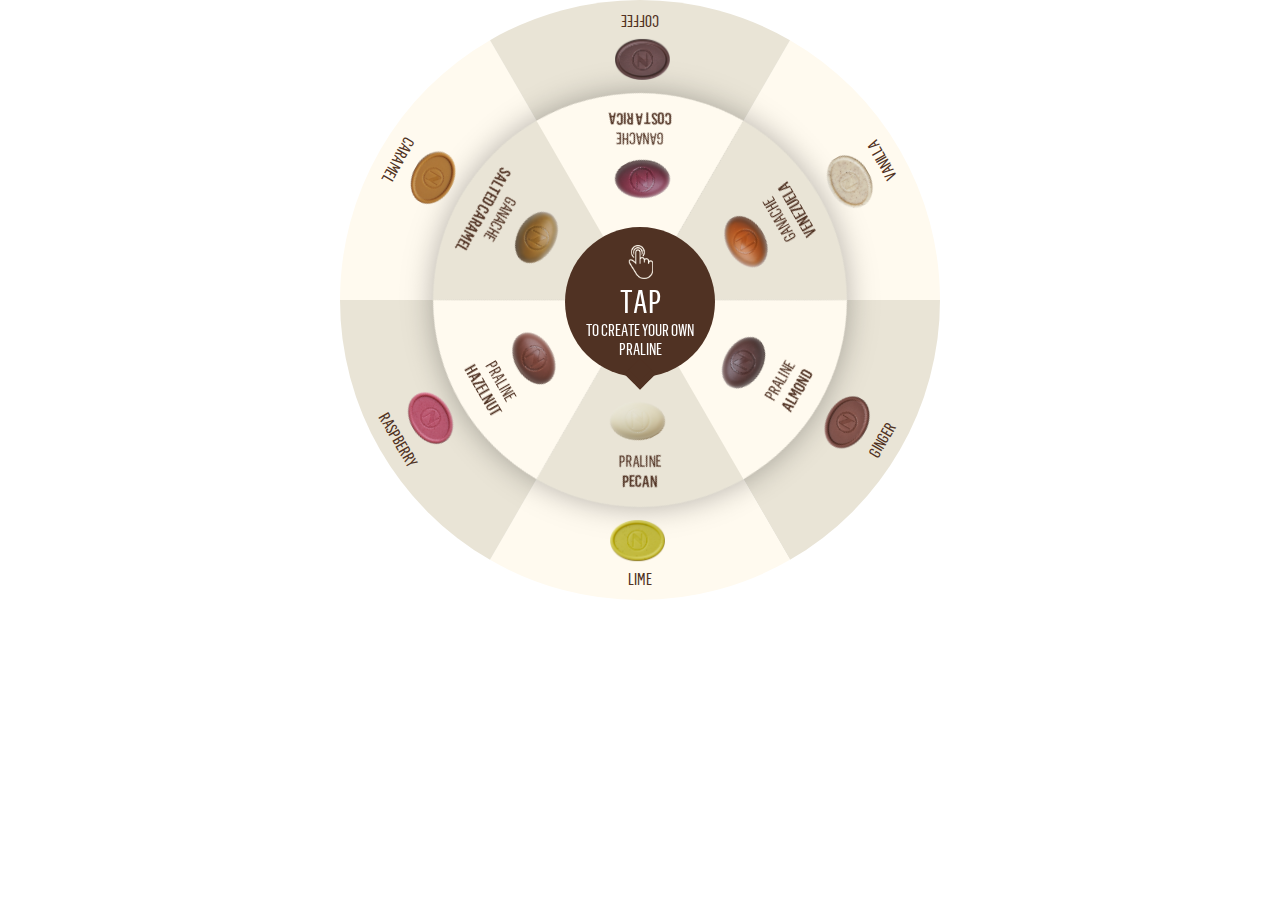
==== index.html @ 61a7f6c7 "final" ====
<!DOCTYPE html>
<html lang="en">

<head>
   <meta charset="UTF-8">
   <meta http-equiv="X-UA-Compatible" content="IE=edge">
   <meta name="viewport" content="width=device-width, initial-scale=1.0">
   <link rel="stylesheet" href="css/spin_wheel.css">
   <title>English</title>
</head>

<body>
   <div id="chart">
      <div class="spin_button" onclick="spin()">
         <div>
            <img src="images/tap.png" alt="">
            <span class="main_text">TAP</span>
            <span class="tagline">TO CREATE YOUR OWN PRALINE</span>
         </div>
      </div>
      <div id="result">
         <div class="result_cont">
            <div class="result_badge">
               <img src="images/almond.png" alt="icon" class="top_image_1">
               <img src="images/almond.png" alt="icon" class="top_image_2">
            </div>
            <h3 class="result_title">VANILLA SALTED + CARAMEL</h3>
            <h6 class="result_dec">Lorem ipsum dolor sit amet consectetur adipisicing elit. Dolore vero molestias nemo
               veritatis nulla sed eaque similique fugit</h6>
            <img src="images/results/LIME+PECAN.png" alt="" class="result_stats">
         </div>
         <div class="result_spin">
            SPIN AGAIN
            <img src="images/arrow.png" alt="">
         </div>
      </div>
   </div>

   <script src="https://code.jquery.com/jquery-3.6.0.min.js"></script>

   <script src="js/d3.v3.min.js" charset="utf-8"></script>


   <script>
      // get the container width set the width and height of the SVG circle
      var chartWidth = $("#chart").width();
      // essential veriables
      var padding = { top: 0, right: 0, bottom: 0, left: 0 },
         w = chartWidth - padding.left - padding.right,
         h = chartWidth - padding.top - padding.bottom,
         r = Math.min(w, h) / 2,
         rotation = 30,
         oldrotation = 30,
         rotation2 = 30,
         oldrotation2 = 30,
         picked = 100000,
         picked2 = 100000,
         color = d3.scale.category20();//category20c()

      // outer circle data
      var data = [
         { "label": "vanilla", "value": 1, "image": "vanilla.png" },
         { "label": "ginger", "value": 2, "image": "ginger.png" },
         { "label": "lime", "value": 3, "image": "lime.png" },
         { "label": "raspberry", "value": 4, "image": "raspberry.png" },
         { "label": "caramel", "value": 5, "image": "caramel.png" },
         { "label": "coffee", "value": 6, "image": "coffee.png" }
      ];

      // inner circle data
      var data_inner = [
         { "title": "ganache", "title_bold": "costa rica", "value": 1, "image": "costarica.png", "label": "costarica" },
         { "title": "ganache", "title_bold": "venezuela", "value": 2, "image": "venezuela.png", "label": "venezuela" },
         { "title": "praline", "title_bold": "almond", "value": 3, "image": "almond.png", "label": "almond" },
         { "title": "praline", "title_bold": "pecan", "value": 4, "image": "pecan.png", "label": "pecan" },
         { "title": "praline", "title_bold": "hazelnut", "value": 5, "image": "hazelnut.png", "label": "hazelnut" },
         { "title": "ganache", "title_bold": "salted caramel", "value": 6, "image": "saltedcaramel.png", "label": "saltedcaramel" }
      ];
      var svg = d3.select('#chart')
         .append("svg")
         .data([data])
         .attr("width", w + padding.left + padding.right)
         .attr("height", h + padding.top + padding.bottom);
      var container = svg.append("g")
         .attr("class", "chartholder")
         .attr("transform", "translate(" + (w / 2 + padding.left) + "," + (h / 2 + padding.top) + ")");
      var vis = container
         .append("g").attr("class", "main_circle")

      var vis_inner = container
         .append("g").attr("class", "inner_circle")

      // set the initial position
      vis.transition()
         .duration(0)
         .attrTween("transform", rotTween);

      vis_inner.transition()
         .duration(0)
         .attrTween("transform", rotTween_inner);

      var pie = d3.layout.pie().sort(null).value(function (d) { return 1; });
      // declare an arc generator function
      var arc = d3.svg.arc().outerRadius(r);
      // select paths, use arc generator to draw
      var arcs = vis.selectAll("g.slice")
         .data(pie)
         .enter()
         .append("g")
         .attr("class", "slice");

      // arc item
      arcs.append("path")
         .attr("fill", "#FFFAEF")
         .attr("d", function (d) { return arc(d); });

      // add the text and image to outer circle
      arcs.append("g").attr("transform", function (d) {
         d.innerRadius = 0;
         d.outerRadius = r;
         d.angle = (d.startAngle + d.endAngle) / 2;
         return "rotate(" + (d.angle * 180 / Math.PI - 90) + ")translate(" + (d.outerRadius - 15) + ")";
      }).append("text")
         .attr("text-anchor", "end")
         .attr("class", "inner_text outer")
         .text(function (d, i) {
            return data[i].label;
         })


      // add image
      arcs.append("g").attr("transform", function (d) {
         console.log(d)
         d.innerRadius = 0;
         d.outerRadius = r;
         d.angle = (d.startAngle + d.endAngle) / 2;
         return "rotate(" + (d.angle * 180 / Math.PI - 90) + ")translate(" + (d.outerRadius - 15) + ")";
      }).append("image")
         .attr({
            class: "outer_circle_img",
            'xlink:href': function (d, i) {
               return "images/" + data[i].image;
            }
         })






      var pie = d3.layout.pie().sort(null).value(function (d) { return 1; });
      // declare an arc generator function
      var arc = d3.svg.arc().outerRadius(r / 1.45);

      var arcs_inner = vis_inner.selectAll("g.slice")
         .data(pie)
         .enter()
         .append("g")
         .attr("class", "slice");

      // add item to inner cirlce
      arcs_inner.append("path")
         .attr("fill", "#FFFAEF")
         .attr("d", function (d) { return arc(d); });

      // add the text
      arcs_inner.append("g").attr("transform", function (d) {
         d.innerRadius = 0;
         d.outerRadius = r / 1.45;
         d.angle = (d.startAngle + d.endAngle) / 2;
         return "rotate(" + (d.angle * 180 / Math.PI - 90) + ")translate(" + (d.outerRadius - 40) + ")";
      }).append("text")
         .attr("text-anchor", "end")
         .attr("class", "inner_text")
         .text(function (d, i) {
            return data_inner[i].title;
         })

      // add the bold text
      arcs_inner.append("g").attr("transform", function (d) {
         d.innerRadius = 0;
         d.outerRadius = r / 1.45;
         d.angle = (d.startAngle + d.endAngle) / 2;
         return "rotate(" + (d.angle * 180 / Math.PI - 90) + ")translate(" + (d.outerRadius - 20) + ")";
      }).append("text")
         .attr("text-anchor", "end")
         .attr("class", "inner_text bold")
         .text(function (d, i) {
            return data_inner[i].title_bold;
         })

      // add image
      arcs_inner.append("g").attr("transform", function (d) {
         console.log(d)
         d.innerRadius = 0;
         d.outerRadius = r / 1.45;
         d.angle = (d.startAngle + d.endAngle) / 2;
         return "rotate(" + (d.angle * 180 / Math.PI - 90) + ")translate(" + (d.outerRadius - 40) + ")";
      }).append("image")
         .attr({
            class: "outer_circle_img",
            'xlink:href': function (d, i) {
               return "images/" + data_inner[i].image;
            }
         })




      function spin(d) {

         $(".spin_button").addClass("disabled")

         var ps = 360 / 6,
            rng = Math.floor((Math.random() * 1440) + 360);

         rotation = (Math.round(rng / ps) * ps);

         picked = Math.round(6 - (rotation % 360) / ps) + 2;
         picked = picked >= 6 ? (picked % 6) : picked;

         rotation += 0 + Math.round(ps / 2);
         vis.transition()
            .duration(3000)
            .attrTween("transform", rotTween)
            .each("end", function () {
               oldrotation = rotation;
            });


         // 6 are the circle items
         var ps2 = 360 / 6,
            rng2 = Math.floor((Math.random() * 1440) + 360);

         rotation2 = (Math.round(rng2 / ps2) * ps2);

         picked2 = Math.round((rotation2 % 360) / ps2);
         picked2 = picked2 >= 6 ? (picked2 % 6) : picked2;


         rotation2 -= 150;
         vis_inner.transition()
            .duration(3000)
            .attrTween("transform", rotTween_inner)
            .each("end", function () {
               oldrotation2 = rotation2;
            });

         // run show_result function to create and show the results
         show_result(data[picked].label.toLocaleUpperCase() + "+" + data_inner[picked2].label.toLocaleUpperCase())

         setTimeout(function () {
            $(".spin_button").removeClass("disabled")
         }, 3000)
      }




      // rotate animation to selected angle
      function rotTween(to) {
         var i = d3.interpolate(oldrotation % 360, rotation);
         return function (t) {
            return "rotate(" + i(t) + ")";
         };
      }

      // rotate animation to selected angle
      function rotTween_inner(to) {
         var i = d3.interpolate(oldrotation2 % 360, rotation2);
         return function (t) {
            return "rotate(-" + i(t) + ")";
         };
      }



      // get random number
      function getRandomNumbers() {
         var array = new Uint16Array(1000);
         var scale = d3.scale.linear().range([360, 1440]).domain([0, 100000]);
         if (window.hasOwnProperty("crypto") && typeof window.crypto.getRandomValues === "function") {
            window.crypto.getRandomValues(array);
            console.log("works");
         } else {
            //no support for crypto, get crappy random numbers
            for (var i = 0; i < 1000; i++) {
               array[i] = Math.floor(Math.random() * 100000) + 1;
            }
         }
         return array;
      }

      function show_result(id) {
         // fetch top images
         var topImages = id.toLowerCase().split("+");
         // top images
         $(".top_image_1").attr("src", "images/" + topImages[1] + ".png")
         $(".top_image_2").attr("src", "images/" + topImages[0] + ".png")
         // main stats image
         $(".result_stats").attr("src", "images/results/" + results[id].image)
         // title and text
         $(".result_title").text(results[id].title)
         $(".result_dec").text(results[id].description)

         // show result box
         setTimeout(function () {
            $("#result").addClass("show");
         }, 3200)
      }

      // spin again button click
      $(".result_spin").click(function () {
         $("#result").removeClass("show");
         setTimeout(function () {
            spin();
         }, 200)
      })

      var results = {

         // VANILLA

         "VANILLA+PECAN": { "image": "VANILLA+PECAN.png", "title": "VANILLA + PECAN", "description": "A praliné of pecan nuts covered with white chocolate atop a base of white chocolate with vanilla from Madagascar." },
         "VANILLA+ALMOND": { "image": "VANILLA+ALMOND.png", "title": "VANILLA + ALMOND", "description": "An almond praliné with pieces of Montélimar (France) nougat covered with milk chocolate atop a base of white chocolate with vanilla from Madagascar." },
         "VANILLA+HAZELNUT": { "image": "VANILLA+HAZELNUT.png", "title": "VANILLA + HAZELNUT", "description": "A crunchy hazelnut praliné covered with dark chocolate atop a base of white chocolate with vanilla from Madagascar." },
         "VANILLA+SALTEDCARAMEL": { "image": "VANILLA+SALTEDCARAMEL.png", "title": "VANILLA + SALTED CARAMEL", "description": "A caramel ganache covered with dark chocolate atop a base of white chocolate with vanilla from Madagascar." },
         "VANILLA+VENEZUELA": { "image": "VANILLA+VENEZUELA.png", "title": "VANILLA + VENEZUELA", "description": "A ganache of milk chocolate from Venezuela (45% cocoa) covered with milk chocolate atop a base of white chocolate with vanilla from Madagascar." },
         "VANILLA+COSTARICA": { "image": "VANILLA+COSTARICA.png", "title": "VANILLA + COSTA RICA", "description": "A ganache of dark chocolate from Costa Rica (64% cocoa) covered with dark chocolate atop a base of white chocolate with vanilla from Madagascar." },

         // GINGER

         "GINGER+PECAN": { "image": "GINGER+PECAN.png", "title": "GINGER + PECAN", "description": "A praliné of pecan nuts covered with white chocolate atop a base of milk chocolate with ginger." },
         "GINGER+ALMOND": { "image": "GINGER+ALMOND.png", "title": "GINGER + ALMOND", "description": "An almond praliné with pieces of Montélimar (France) nougat covered with milk chocolate atop a base of milk chocolate with ginger." },
         "GINGER+HAZELNUT": { "image": "GINGER+HAZELNUT.png", "title": "GINGER + HAZELNUT", "description": "A crunchy hazelnut praliné covered with dark chocolate atop a base of milk chocolate with ginger." },
         "GINGER+SALTEDCARAMEL": { "image": "GINGER+SALTEDCARAMEL.png", "title": "GINGER + SALTED CARAMEL", "description": "A caramel ganache covered with dark chocolate atop a base of milk chocolate with ginger." },
         "GINGER+VENEZUELA": { "image": "GINGER+VENEZUELA.png", "title": "GINGER + VENEZUELA", "description": "A ganache of milk chocolate from Venezuela (45% cocoa) covered with milk chocolate atop a base of milk chocolate with ginger." },
         "GINGER+COSTARICA": { "image": "GINGER+COSTARICA.png", "title": "GINGER + COSTA RICA", "description": "A ganache of dark chocolate from Costa Rica (64% cocoa) covered with dark chocolate atop a base of milk chocolate with ginger." },

         // RASPBERRY

         "RASPBERRY+PECAN": { "image": "RASPBERRY+PECAN.png", "title": "RASPBERRY + PECAN", "description": "A praliné of pecan nuts covered with white chocolate atop a base of white chocolate with raspberry." },
         "RASPBERRY+ALMOND": { "image": "RASPBERRY+ALMOND.png", "title": "RASPBERRY + ALMOND", "description": "An almond praliné with pieces of Montélimar (France) nougat covered with milk chocolate atop a base of white chocolate with raspberry." },
         "RASPBERRY+HAZELNUT": { "image": "RASPBERRY+HAZELNUT.png", "title": "RASPBERRY + HAZELNUT", "description": "A crunchy hazelnut praliné covered with dark chocolate atop a base of white chocolate with raspberry." },
         "RASPBERRY+SALTEDCARAMEL": { "image": "RASPBERRY+SALTEDCARAMEL.png", "title": "RASPBERRY + SALTED CARAMEL", "description": "A caramel ganache covered with dark chocolate atop a base of white chocolate with raspberry." },
         "RASPBERRY+VENEZUELA": { "image": "RASPBERRY+VENEZUELA.png", "title": "RASPBERRY + VENEZUELA", "description": "A ganache of milk chocolate from Venezuela (45% cocoa) covered with milk chocolate atop a base of white chocolate with raspberry." },
         "RASPBERRY+COSTARICA": { "image": "RASPBERRY+COSTARICA.png", "title": "RASPBERRY + COSTA RICA", "description": "A ganache of dark chocolate from Costa Rica (64% cocoa) covered with dark chocolate atop a base of white chocolate with raspberry" },

         // COFFEE

         "COFFEE+PECAN": { "image": "COFFEE+PECAN.png", "title": "COFFEE + PECAN", "description": "A praliné of pecan nuts covered with white chocolate atop a base of dark chocolate with coffee." },
         "COFFEE+ALMOND": { "image": "COFFEE+ALMOND.png", "title": "COFFEE + ALMOND", "description": "A praliné of pecan nuts covered with white chocolate atop a base of dark chocolate with coffee." },
         "COFFEE+HAZELNUT": { "image": "COFFEE+HAZELNUT.png", "title": "COFFEE + HAZELNUT", "description": "A crunchy hazelnut praliné covered with dark chocolate atop a base of dark chocolate with coffee." },
         "COFFEE+SALTEDCARAMEL": { "image": "COFFEE+SALTEDCARAMEL.png", "title": "COFFEE + SALTED CARAMEL", "description": "A caramel ganache covered with dark chocolate atop a base of dark chocolate with coffee." },
         "COFFEE+VENEZUELA": { "image": "COFFEE+VENEZUELA.png", "title": "COFFEE + VENEZUELA", "description": "A ganache of milk chocolate from Venezuela (45% cocoa) covered with milk chocolate atop a base of dark chocolate with coffee." },
         "COFFEE+COSTARICA": { "image": "COFFEE+COSTARICA.png", "title": "COFFEE + COSTA RICA", "description": "A ganache of dark chocolate from Costa Rica (64% cocoa) covered with dark chocolate atop a base of dark chocolate with coffee." },

         // LIME

         "LIME+PECAN": { "image": "LIME+PECAN.png", "title": "LIME + PECAN", "description": "A praliné of pecan nuts covered with white chocolate atop a base of white chocolate with lime and lemon." },
         "LIME+ALMOND": { "image": "LIME+ALMOND.png", "title": "LIME + ALMOND", "description": "An almond praliné with pieces of Montélimar (France) nougat covered with milk chocolate atop a base of white chocolate with lime and lemon." },
         "LIME+HAZELNUT": { "image": "LIME+HAZELNUT.png", "title": "LIME + HAZELNUT", "description": "A crunchy hazelnut praliné covered with dark chocolate atop a base of white chocolate with lime and lemon." },
         "LIME+SALTEDCARAMEL": { "image": "LIME+SALTEDCARAMEL.png", "title": "LIME + SALTED CARAMEL", "description": "A caramel ganache covered with dark chocolate atop a base of white chocolate with lime and lemon." },
         "LIME+VENEZUELA": { "image": "LIME+VENEZUELA.png", "title": "LIME + VENEZUELA", "description": "A ganache of milk chocolate from Venezuela (45% cocoa) covered with milk chocolate atop a base of white chocolate with lime and lemon." },
         "LIME+COSTARICA": { "image": "LIME+COSTARICA.png", "title": "LIME + COSTA RICA", "description": "A ganache of dark chocolate from Costa Rica (64% cocoa) covered with dark chocolate atop a base of white chocolate with lime and lemon. " },

         // CARAMEL

         "CARAMEL+PECAN": { "image": "CARAMEL+PECAN.png", "title": "CARAMEL + PECAN", "description": "A praliné of pecan nuts covered with white chocolate atop a base of white and milk chocolate with caramel." },
         "CARAMEL+ALMOND": { "image": "CARAMEL+ALMOND.png", "title": "CARAMEL + ALMOND", "description": "An almond praliné with pieces of Montélimar (France) nougat covered with milk chocolate atop a base of white and milk chocolate with caramel." },
         "CARAMEL+HAZELNUT": { "image": "CARAMEL+HAZELNUT.png", "title": "CARAMEL + HAZELNUT", "description": "A crunchy hazelnut praliné covered with dark chocolate atop a base of white and milk chocolate with caramel." },
         "CARAMEL+SALTEDCARAMEL": { "image": "CARAMEL+SALTEDCARAMEL.png", "title": "CARAMEL + SALTED CARAMEL", "description": "A caramel ganache covered with dark chocolate atop a base of white and milk chocolate with caramel." },
         "CARAMEL+VENEZUELA": { "image": "CARAMEL+VENEZUELA.png", "title": "CARAMEL + VENEZUELA", "description": "A ganache of milk chocolate from Venezuela (45% cocoa) covered with milk chocolate atop a base of white and milk chocolate with caramel." },
         "CARAMEL+COSTARICA": { "image": "CARAMEL+COSTARICA.png", "title": "CARAMEL + COSTA RICA", "description": "A ganache of dark chocolate from Costa Rica (64% cocoa) covered with dark chocolate atop a base of white and milk chocolate with caramel." },

      }


   </script>
</body>
</html>
---- css/spin_wheel.css ----
*{
	margin: 0;
	padding: 0;
}
@font-face {
	font-family: 'Flama bold';
	font-style: normal;
	font-weight: normal;
	src: local('Flama'), url('fonts//FlamaCondensed-Medium.woff') format('woff');
 }

 @font-face {
	font-family: 'NewsPlantinMTStd';
	src: local('NewsPlantinMTStd'), url('fonts/NewsPlantinMTStd.otf') format('otf');
 }

 @font-face {
	font-family: 'Flama';
	font-style: normal;
	font-weight: normal;
	src: local('Flama'), url('fonts/FlamaCondensed-Basic.woff') format('woff');
 }
 text {
	font-family: Helvetica, Arial, sans-serif;
	font-size: 11px;
	pointer-events: none;
 }

 #chart {
	width: 100%;
	max-width: 600px;
	margin: auto;
	position: relative;
	font-family: 'Flama';
 }

 .slice:nth-child(2n) path {
	fill: #E9E4D6
 }

 .spin_button {
	position: absolute;
	top: 50%;
	left: 50%;
	transform: translate(-50%, -50%);
	background: #503223;
	color: #fff;
	width: 150px;
	height: 150px;
	display: flex;
	justify-content: center;
	align-items: center;
	border-radius: 50%;
	text-align: center;
	cursor: pointer;
 }

 .spin_button img{
	width: 25px;
 }

 .disabled{
	pointer-events: none;
 }

 .spin_button:before {
	content: "";
	border: solid #503223;
	background: #503223;
	border-width: 0 6px 6px 0;
	display: inline-block;
	padding: 8px;
	transform: rotate(45deg);
	-webkit-transform: rotate(45deg);
	position: absolute;
	bottom: -8px;
 }

 .spin_button .main_text {
	display: block;
	font-size: 2rem;
 }

 .spin_button .tagline {
	font-size: 1rem;
 }

 .inner_circle {
	filter: drop-shadow(0px 0px 15px rgba(0, 0, 0, 0.3));
 }

 .inner_text {
	transform: rotate(270deg);
	text-anchor: middle;
	font-size: 16px;
	text-transform: uppercase;
	fill: #503223;
	font-family: 'Flama';
 }

 .inner_text.bold {
	font-family: 'Flama bold';
 }

 .outer_circle_img {
	transform: rotate(-90deg) translate(-30px, -65px);
	width: 55px;
 }

 svg, .spin_button{
	user-select: none;
 }

 #result{
	background: #503223;
	position: absolute;
	width: 70%;
	height: 70%;
	border-radius: 50%;
	top: 50%;
	left: 50%;
	transform: translate(-50%, -50%) scale(0.6);
	box-shadow: 0 0 20px 0px #00000078;
	color: #E8E0D1;
	text-align: center;
	display: flex;
	align-items: center;
	justify-content: center;
	visibility: hidden;
	opacity: 0;
	transition: 0.5s;
 }

 #result.show{
	opacity: 1;
	visibility: visible;
	transform: translate(-50%, -50%) scale(1);
 }

 .result_cont{
	width: 70%;
	margin: auto;
 }

 .result_badge{
	width: 60px;
	height: 45px;
	margin-top: 15px;
	margin-left: auto;
	margin-right: auto;
	position: relative;
 }

 .result_badge img{
	width: 100%;
	height: 100%;
 }

 .top_image_1{
	position: absolute;
	left: 0;
	top: 0;
	transform: scale(0.85);
	transform-origin: 50% 50%;
 }

 .result_title{
	margin: 0.5rem 0;
 }
 .result_dec {
	font-size: 13px;
	margin: 0;
	font-family: 'NewsPlantinMTStd';
	font-weight: 300;
	opacity: 0.5;
 }
 .result_stats{
	border-radius: 40%;
	width: 80%;
	max-width: 210px;
 }

 .result_spin{
	position: absolute;
	bottom: 25px;
	right: 25px;
	background: #E8E0D1;
	color: #503223;
	width: 53px;
	height: 53px;
	text-align: center;
	border-radius: 50%;
	padding: 15px;
	font-size: 18px;
	font-weight: 600;
	box-shadow: 0 0 15px #0000006b;
	cursor: pointer;
	opacity: 0;
	transition: 0.3s;
	transition-delay: 1s;
	text-transform: uppercase;
 }

 #result.show .result_spin{
	opacity: 1;
 }
 .result_spin img{
	width: 16px;
 }


 @media screen and (max-width: 576px) {
	#result {
	   width: 100%;
	   height: 100%;
	}
	.outer_circle_img {
	   transform: rotate(-90deg) translate(-25px, -40px);
	   width: 45px;
	}

	.main_circle .outer_circle_img {
	   transform: rotate(-90deg) translate(-25px, -50px);
	}
	.inner_text {
	   transform: rotate(270deg) translateY(10px);
	   font-size: 15px;
	}
	.main_circle .inner_text {
	   transform: rotate(270deg) translateY(5px);
	}

	.spin_button {
	   width: 140px;
	   height: 140px;
	}
	.spin_button .tagline {
	   font-size: 0.85rem;
	   z-index: 11111;
	   position: sticky;
	}
	.result_badge {
	   margin-top: 10px;
	}
 }

 @media screen and (max-width: 480px){
	.spin_button {
	   width: 140px;
	   height: 140px;
	   transform: translate(-50%, -50%) scale(0.75);
	}
	.result_dec {
	   font-size: 0.85rem;
	}
	.result_stats {
	   width: 70%;
	}
 }
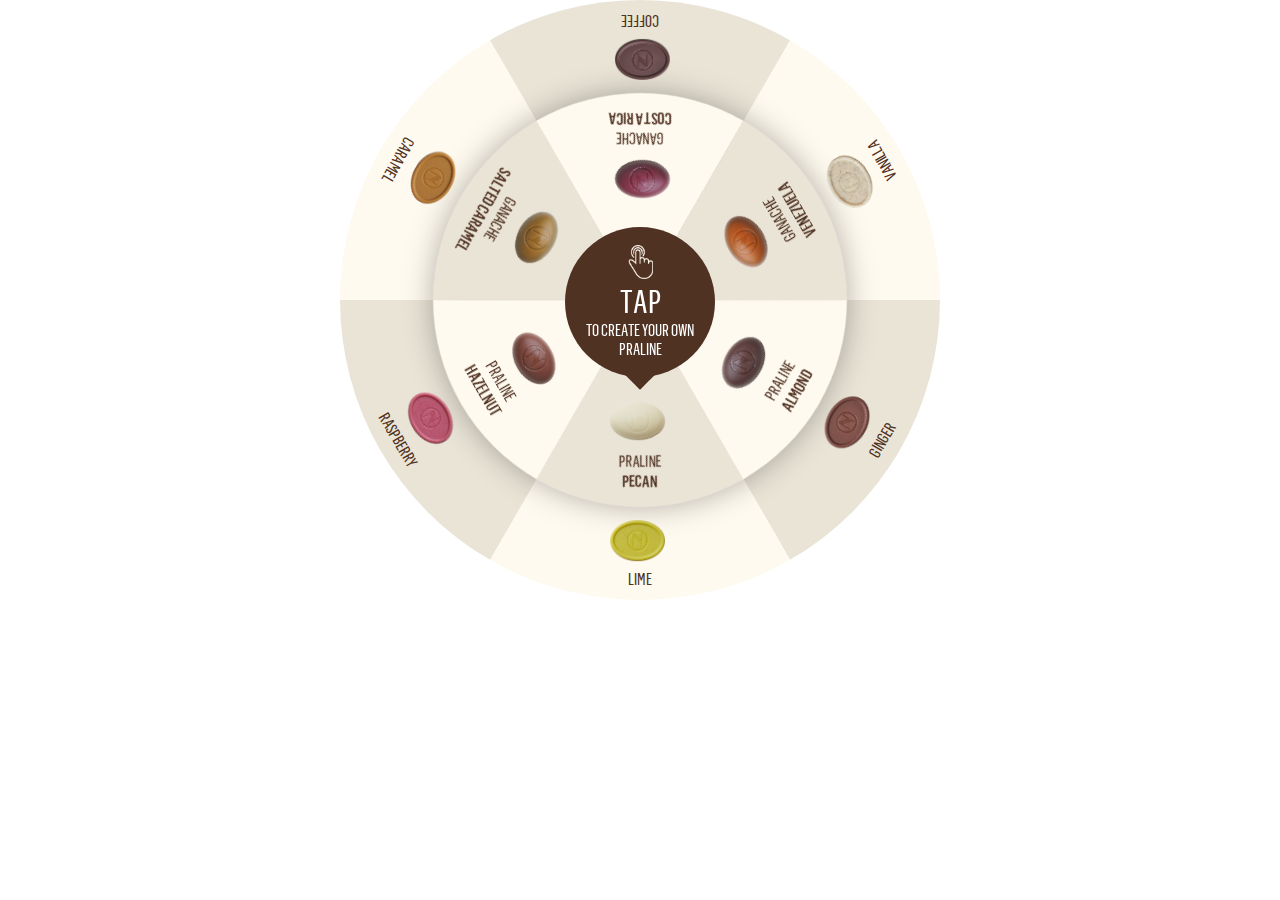
==== commit 1391a23a: "updated_ final" ====
--- a/index.html
+++ b/index.html
@@ -303,6 +303,7 @@
          $(".result_title").text(results[id].title)
          $(".result_dec").text(results[id].description)
 
+      
          // show result box
          setTimeout(function () {
             $("#result").addClass("show");
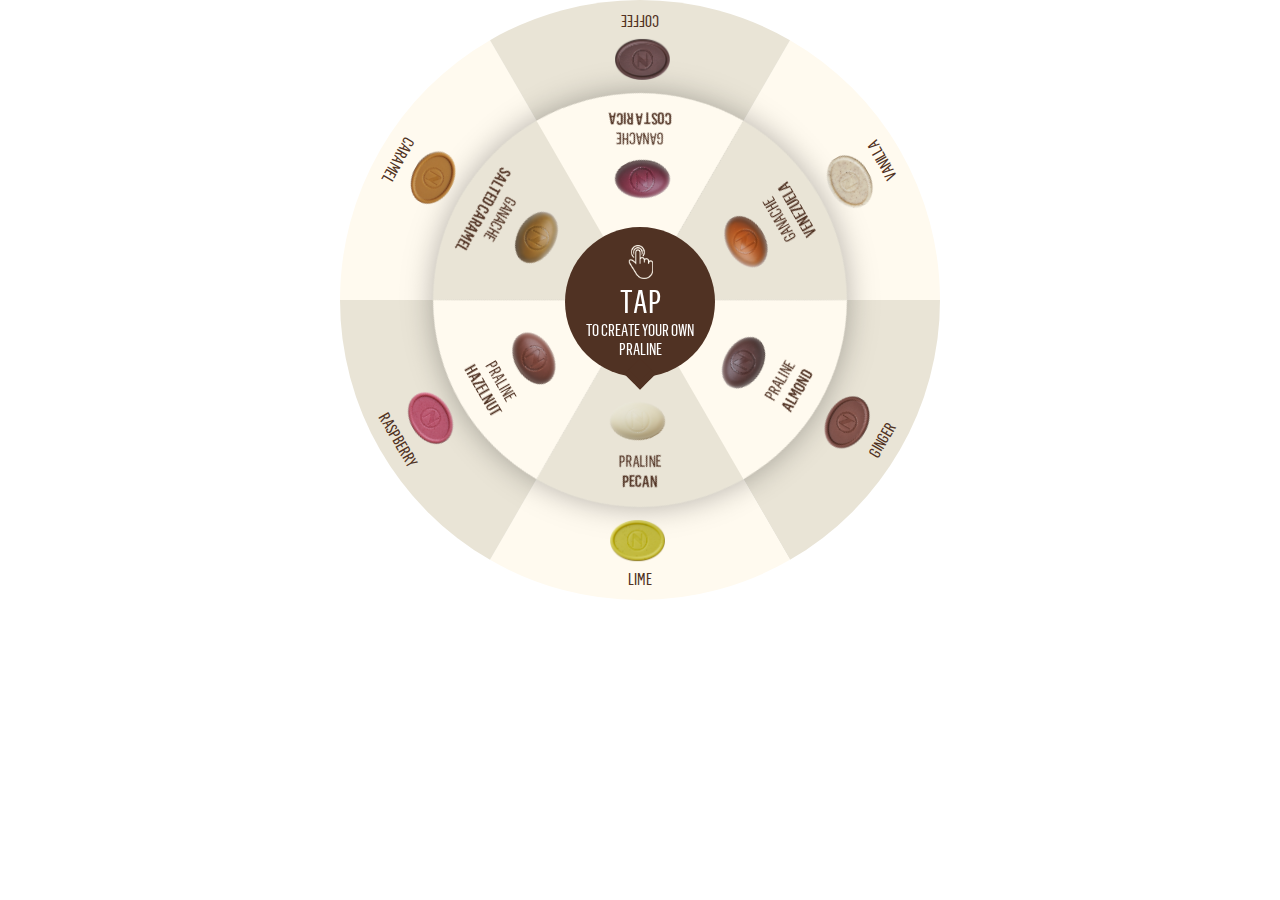
==== commit 336e7965: "Audio added and animation" ====
--- a/index.html
+++ b/index.html
@@ -36,6 +36,7 @@
       </div>
    </div>
 
+
    <script src="https://code.jquery.com/jquery-3.6.0.min.js"></script>
 
    <script src="js/d3.v3.min.js" charset="utf-8"></script>
@@ -56,6 +57,7 @@
          picked = 100000,
          picked2 = 100000,
          color = d3.scale.category20();//category20c()
+         var totalDuration = 5000;
 
       // outer circle data
       var data = [
@@ -144,6 +146,7 @@
          })
 
 
+         
 
 
 
@@ -212,7 +215,7 @@
          $(".spin_button").addClass("disabled")
 
          var ps = 360 / 6,
-            rng = Math.floor((Math.random() * 1440) + 360);
+            rng = Math.floor((Math.random() * 1440) + 1800);
 
          rotation = (Math.round(rng / ps) * ps);
 
@@ -221,7 +224,7 @@
 
          rotation += 0 + Math.round(ps / 2);
          vis.transition()
-            .duration(3000)
+            .duration(totalDuration)
             .attrTween("transform", rotTween)
             .each("end", function () {
                oldrotation = rotation;
@@ -230,7 +233,7 @@
 
          // 6 are the circle items
          var ps2 = 360 / 6,
-            rng2 = Math.floor((Math.random() * 1440) + 360);
+            rng2 = Math.floor((Math.random() * 1440) + 1800);
 
          rotation2 = (Math.round(rng2 / ps2) * ps2);
 
@@ -240,7 +243,7 @@
 
          rotation2 -= 150;
          vis_inner.transition()
-            .duration(3000)
+            .duration(totalDuration)
             .attrTween("transform", rotTween_inner)
             .each("end", function () {
                oldrotation2 = rotation2;
@@ -251,7 +254,7 @@
 
          setTimeout(function () {
             $(".spin_button").removeClass("disabled")
-         }, 3000)
+         }, totalDuration)
       }
 
 
@@ -295,19 +298,53 @@
          // fetch top images
          var topImages = id.toLowerCase().split("+");
          // top images
-         $(".top_image_1").attr("src", "images/" + topImages[1] + ".png")
-         $(".top_image_2").attr("src", "images/" + topImages[0] + ".png")
+         $(".top_image_1").attr("src", "images/" + topImages[1] + ".png").css({right: "-100px", opacity: 0, top: "100px"});
+         $(".top_image_2").attr("src", "images/" + topImages[0] + ".png").css({left: "-100px", opacity: 0, top: "100px"});
          // main stats image
-         $(".result_stats").attr("src", "images/results/" + results[id].image)
+         $(".result_stats").attr("src", "images/results/" + results[id].image).css({opacity: 0});
          // title and text
-         $(".result_title").text(results[id].title)
-         $(".result_dec").text(results[id].description)
-
+         $(".result_title").text(results[id].title).css({opacity: 0, top: "100px"});
+         $(".result_dec").text(results[id].description).css({opacity: 0});
+
+         // $("#spinAudio").play()
+         const audio = new Audio("audio/wheelspin.mp3");
+         audio.play();
       
          // show result box
          setTimeout(function () {
             $("#result").addClass("show");
-         }, 3200)
+            $(".top_image_1").animate({
+               opacity: 1
+            }, 1000).animate({
+               right: '0px'
+            }, 2000).animate({
+               top: 0
+            },1500);
+
+            $(".top_image_2").animate({
+               opacity: 1
+            }, 1000).animate({
+               left: '0px'
+            }, 2000).animate({
+               top: 0
+            },1500);
+
+            $(".result_title").animate({
+               opacity: 0
+            }, 2500).animate({
+               opacity: 1
+            }, 500).animate({
+               top: 0
+            },1500);
+
+            $(".result_dec, .result_stats").animate({
+               opacity: 0
+            }, 4500).animate({
+               opacity: 1
+            }, 500)
+
+
+         }, (totalDuration + 200))
       }
 
       // spin again button click
--- a/css/spin_wheel.css
+++ b/css/spin_wheel.css
@@ -158,14 +158,24 @@
 
  .top_image_1{
 	position: absolute;
-	left: 0;
+	/* left: 0; */
 	top: 0;
 	transform: scale(0.85);
 	transform-origin: 50% 50%;
+	z-index: 11;
+	box-shadow: 0 0 50px;
+    border-radius: 50%;
+ }
+
+ .top_image_2{
+	position: relative;
+	box-shadow: 0 0 50px;
+    border-radius: 50%;
  }
 
  .result_title{
 	margin: 0.5rem 0;
+	position: relative;
  }
  .result_dec {
 	font-size: 13px;
@@ -197,7 +207,7 @@
 	cursor: pointer;
 	opacity: 0;
 	transition: 0.3s;
-	transition-delay: 1s;
+	transition-delay: 5s;
 	text-transform: uppercase;
  }
 
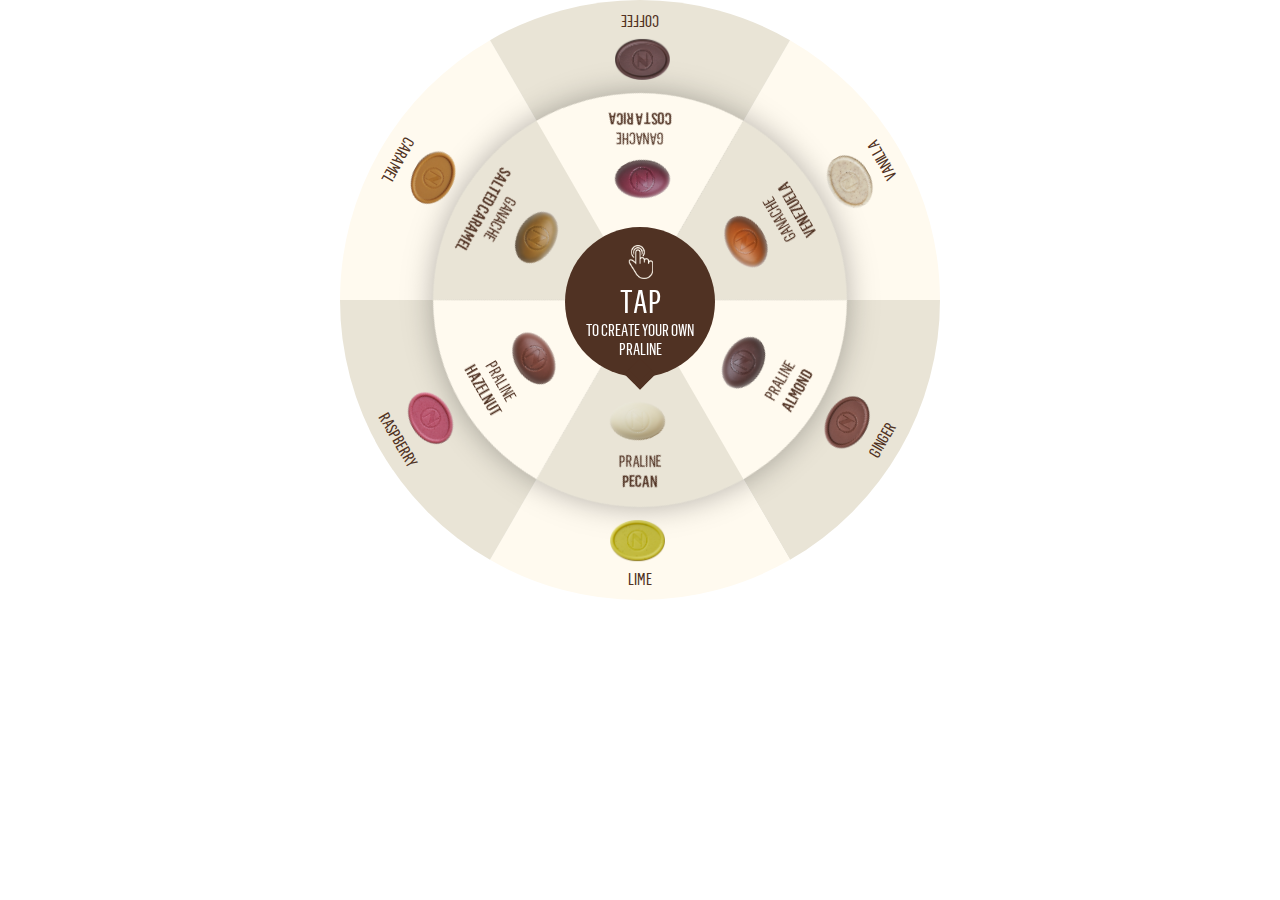
==== commit 983dfb9a: "audio and responsive" ====
--- a/index.html
+++ b/index.html
@@ -306,12 +306,28 @@
          $(".result_title").text(results[id].title).css({opacity: 0, top: "100px"});
          $(".result_dec").text(results[id].description).css({opacity: 0});
 
-         // $("#spinAudio").play()
-         const audio = new Audio("audio/wheelspin.mp3");
+         const audio = new Audio("audio/SpinningWheel.mp3");
          audio.play();
+
+         const audio2 = new Audio("audio/WheelClick.mp3");
+         audio2.play();
       
          // show result box
          setTimeout(function () {
+
+            const audio = new Audio("audio/WinFanfare.mp3");
+            audio.play();
+
+            setTimeout(() => {
+               const audio2 = new Audio("audio/WheelResult.mp3");
+               audio2.play();
+            }, 1000);
+
+            setTimeout(() => {
+               const audio2 = new Audio("audio/WheelResult.mp3");
+               audio2.play();
+            }, 3000);
+
             $("#result").addClass("show");
             $(".top_image_1").animate({
                opacity: 1
@@ -352,7 +368,9 @@
          $("#result").removeClass("show");
          setTimeout(function () {
             spin();
-         }, 200)
+         }, 200);
+         const audio = new Audio("audio/SpinAgain.mp3");
+         audio.play();
       })
 
       var results = {
--- a/css/spin_wheel.css
+++ b/css/spin_wheel.css
@@ -245,7 +245,7 @@
 	   height: 140px;
 	}
 	.spin_button .tagline {
-	   font-size: 0.85rem;
+	   font-size: 0.9rem;
 	   z-index: 11111;
 	   position: sticky;
 	}
@@ -266,4 +266,29 @@
 	.result_stats {
 	   width: 70%;
 	}
+ }
+
+
+ @media screen and (max-width: 420px){
+	.main_circle .outer_circle_img {
+		transform: rotate(-90deg) translate(-20px, -40px);
+		width: 40px;
+	}
+	.outer_circle_img {
+		transform: rotate(-90deg) translate(-20px, -35px);
+		width: 40px;
+	}
+	.inner_text {
+		transform: rotate(270deg) translateY(13px);
+		font-size: 14px;
+	}
+	.inner_text.bold {
+		transform: rotate(270deg) translateY(10px);
+	}
+ }
+
+ @media screen and (max-width: 380px){
+	.spin_button {
+		transform: translate(-50%, -50%) scale(0.6);
+	}
  }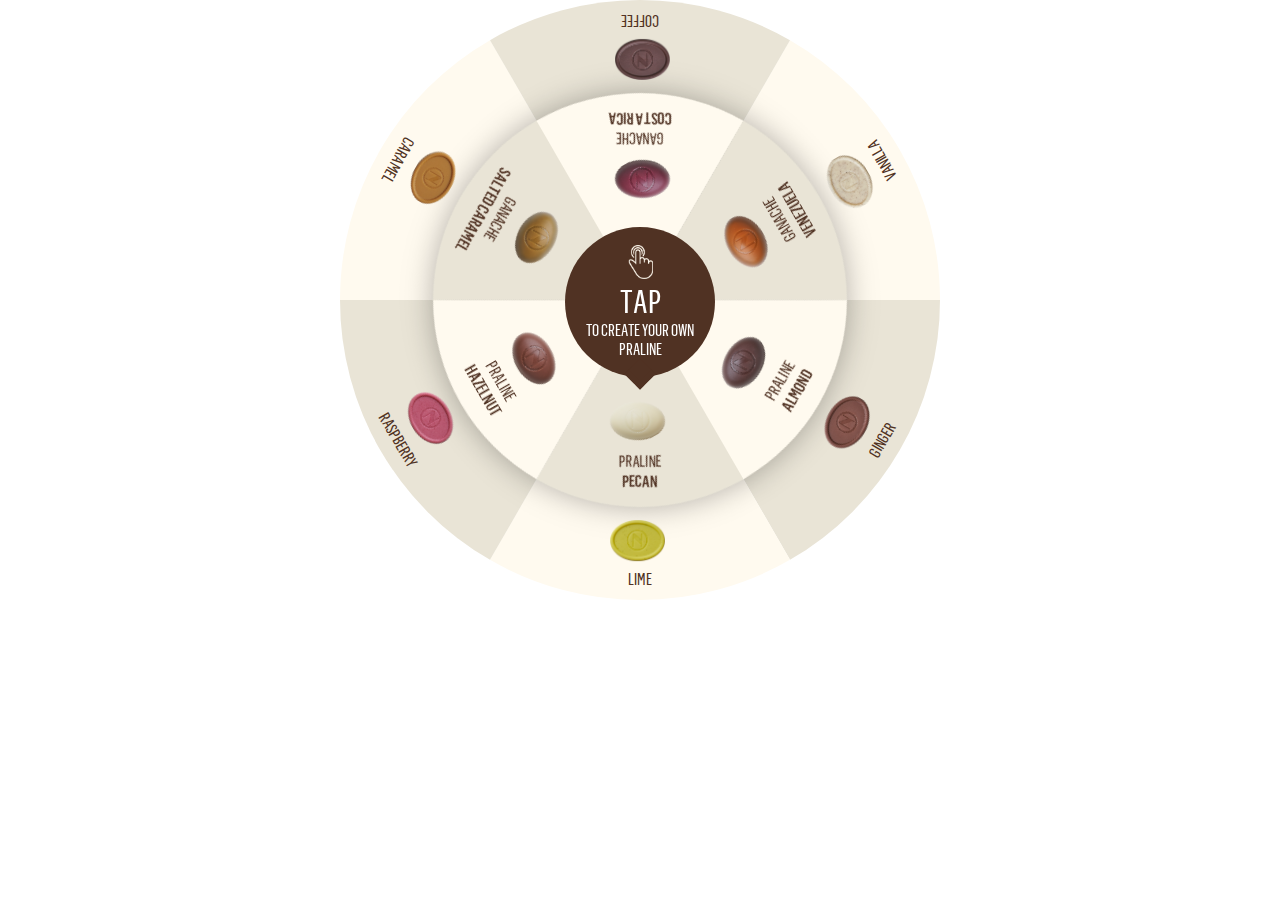
==== commit 8e82222c: "final" ====
--- a/index.html
+++ b/index.html
@@ -324,9 +324,9 @@
             }, 1000);
 
             setTimeout(() => {
-               const audio2 = new Audio("audio/WheelResult.mp3");
+               const audio2 = new Audio("audio/SpinAgain.mp3");
                audio2.play();
-            }, 3000);
+            }, 5000);
 
             $("#result").addClass("show");
             $(".top_image_1").animate({
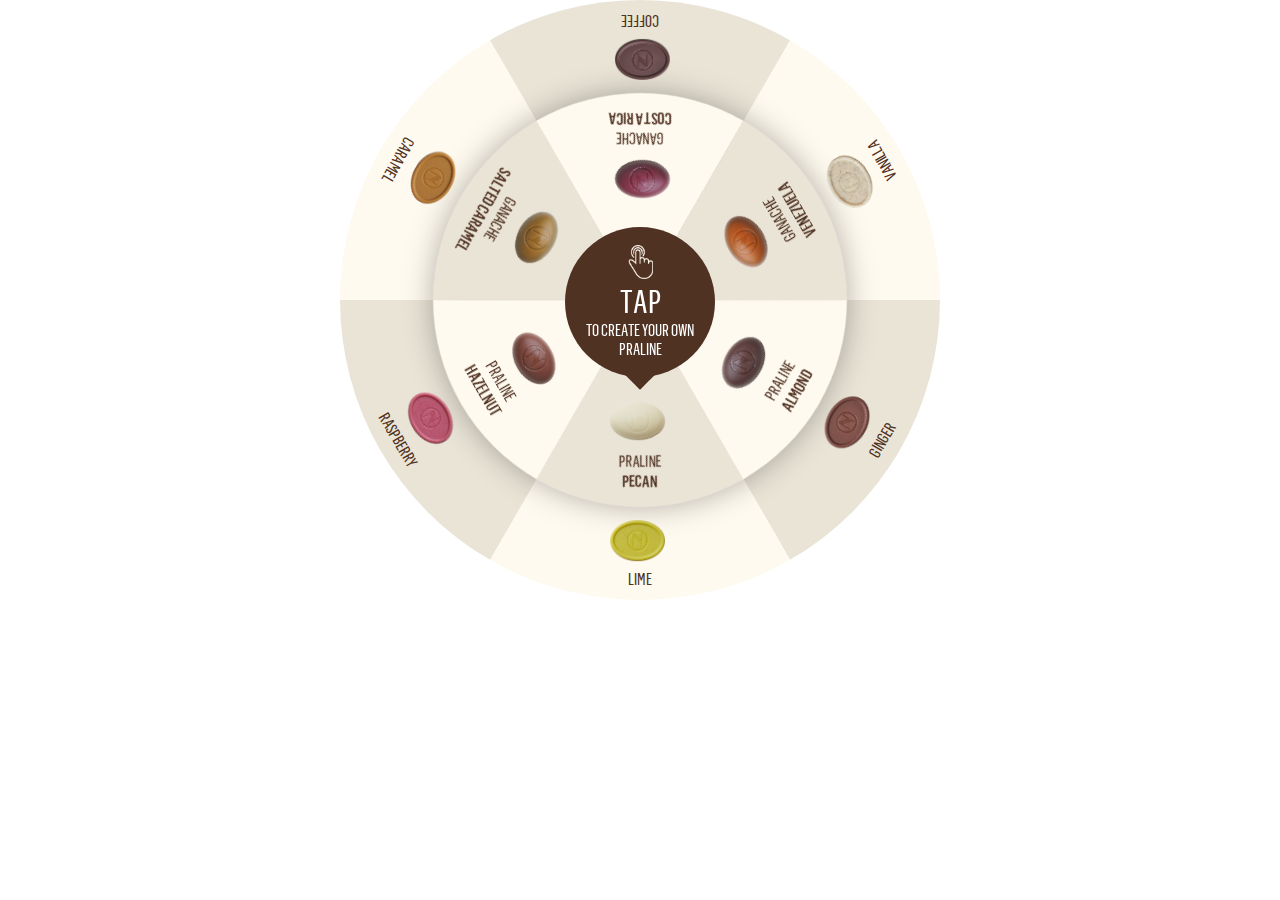
==== commit 3dd282c3: "update" ====
--- a/index.html
+++ b/index.html
@@ -57,7 +57,7 @@
          picked = 100000,
          picked2 = 100000,
          color = d3.scale.category20();//category20c()
-         var totalDuration = 5000;
+      var totalDuration = 5000;
 
       // outer circle data
       var data = [
@@ -146,7 +146,7 @@
          })
 
 
-         
+
 
 
 
@@ -298,20 +298,20 @@
          // fetch top images
          var topImages = id.toLowerCase().split("+");
          // top images
-         $(".top_image_1").attr("src", "images/" + topImages[1] + ".png").css({right: "-100px", opacity: 0, top: "100px"});
-         $(".top_image_2").attr("src", "images/" + topImages[0] + ".png").css({left: "-100px", opacity: 0, top: "100px"});
+         $(".top_image_1").attr("src", "images/" + topImages[1] + ".png").css({ right: "-100px", opacity: 0, top: "100px" });
+         $(".top_image_2").attr("src", "images/" + topImages[0] + ".png").css({ left: "-100px", opacity: 0, top: "100px" });
          // main stats image
-         $(".result_stats").attr("src", "images/results/" + results[id].image).css({opacity: 0});
+         $(".result_stats").attr("src", "images/results/" + results[id].image).css({ opacity: 0 });
          // title and text
-         $(".result_title").text(results[id].title).css({opacity: 0, top: "100px"});
-         $(".result_dec").text(results[id].description).css({opacity: 0});
+         $(".result_title").text(results[id].title).css({ opacity: 0, top: "100px" });
+         $(".result_dec").text(results[id].description).css({ opacity: 0 });
 
          const audio = new Audio("audio/SpinningWheel.mp3");
          audio.play();
 
          const audio2 = new Audio("audio/WheelClick.mp3");
          audio2.play();
-      
+
          // show result box
          setTimeout(function () {
 
@@ -335,7 +335,7 @@
                right: '0px'
             }, 2000).animate({
                top: 0
-            },1500);
+            }, 1500);
 
             $(".top_image_2").animate({
                opacity: 1
@@ -343,7 +343,7 @@
                left: '0px'
             }, 2000).animate({
                top: 0
-            },1500);
+            }, 1500);
 
             $(".result_title").animate({
                opacity: 0
@@ -351,7 +351,7 @@
                opacity: 1
             }, 500).animate({
                top: 0
-            },1500);
+            }, 1500);
 
             $(".result_dec, .result_stats").animate({
                opacity: 0
@@ -366,9 +366,9 @@
       // spin again button click
       $(".result_spin").click(function () {
          $("#result").removeClass("show");
-         setTimeout(function () {
-            spin();
-         }, 200);
+         // setTimeout(function () {
+         //    spin();
+         // }, 200);
          const audio = new Audio("audio/SpinAgain.mp3");
          audio.play();
       })
@@ -432,6 +432,9 @@
       }
 
 
+
+
    </script>
 </body>
+
 </html>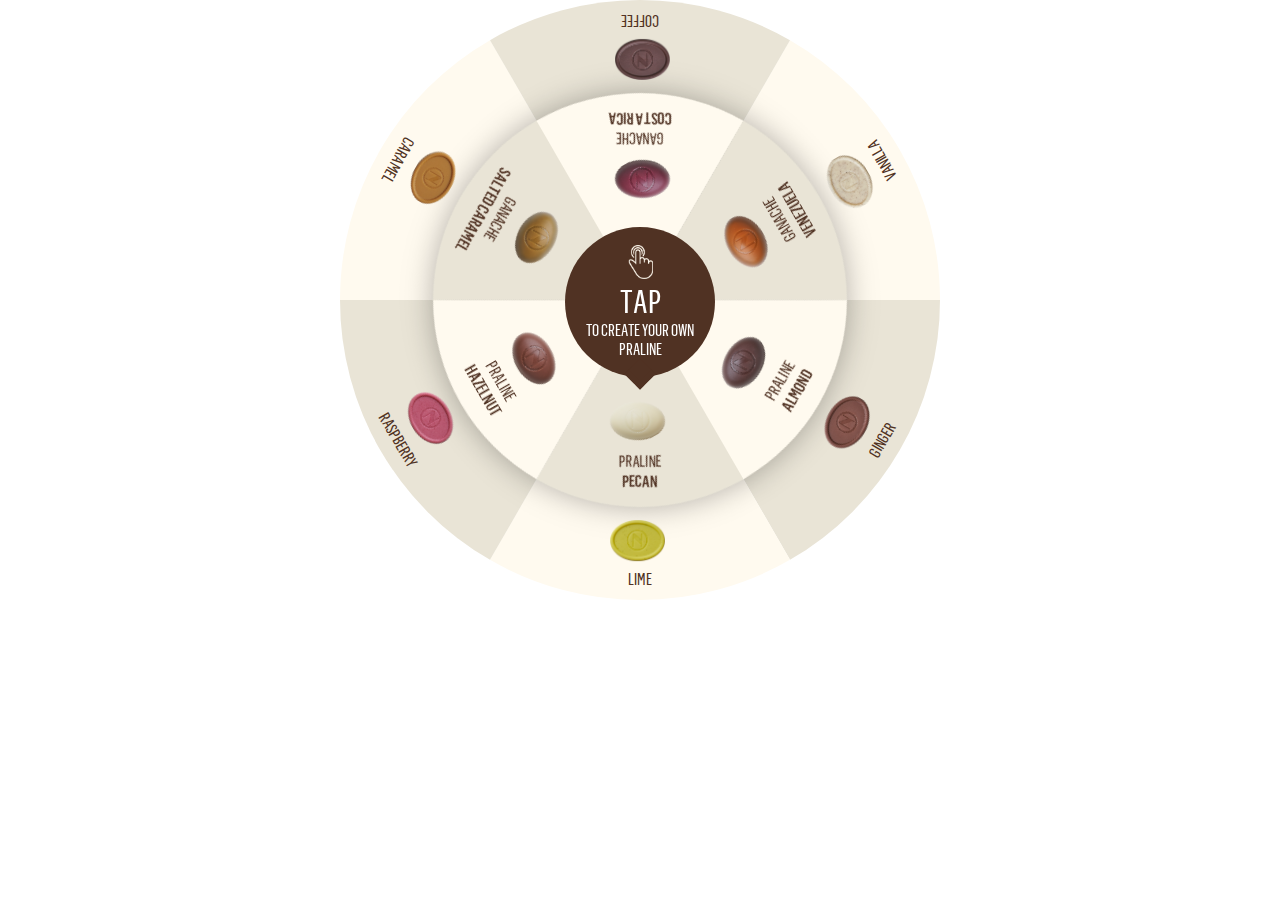
==== commit 9866fbc9: "fix" ====
--- a/index.html
+++ b/index.html
@@ -306,8 +306,8 @@
          $(".result_title").text(results[id].title).css({ opacity: 0, top: "100px" });
          $(".result_dec").text(results[id].description).css({ opacity: 0 });
 
-         const audio = new Audio("audio/SpinningWheel.mp3");
-         audio.play();
+         const audio3 = new Audio("audio/SpinningWheel.mp3");
+         audio3.play();
 
          const audio2 = new Audio("audio/WheelClick.mp3");
          audio2.play();
@@ -318,12 +318,12 @@
             const audio = new Audio("audio/WinFanfare.mp3");
             audio.play();
 
-            setTimeout(() => {
+            setTimeout(function () {
                const audio2 = new Audio("audio/WheelResult.mp3");
                audio2.play();
             }, 1000);
 
-            setTimeout(() => {
+            setTimeout(function () {
                const audio2 = new Audio("audio/SpinAgain.mp3");
                audio2.play();
             }, 5000);
--- a/css/spin_wheel.css
+++ b/css/spin_wheel.css
@@ -42,11 +42,13 @@
 	position: absolute;
 	top: 50%;
 	left: 50%;
+	-webkit-transform: translate(-50%, -50%);
 	transform: translate(-50%, -50%);
 	background: #503223;
 	color: #fff;
 	width: 150px;
 	height: 150px;
+	display:-webkit-flex;
 	display: flex;
 	justify-content: center;
 	align-items: center;
@@ -90,6 +92,7 @@
  }
 
  .inner_text {
+	-webkit-transform: rotate(270deg);
 	transform: rotate(270deg);
 	text-anchor: middle;
 	font-size: 16px;
@@ -103,6 +106,7 @@
  }
 
  .outer_circle_img {
+	-webkit-transform: rotate(-90deg) translate(-30px, -65px);
 	transform: rotate(-90deg) translate(-30px, -65px);
 	width: 55px;
  }
@@ -119,21 +123,25 @@
 	border-radius: 50%;
 	top: 50%;
 	left: 50%;
+	-webkit-transform: translate(-50%, -50%) scale(0.6);
 	transform: translate(-50%, -50%) scale(0.6);
 	box-shadow: 0 0 20px 0px #00000078;
 	color: #E8E0D1;
 	text-align: center;
+	display:-webkit-flex;
 	display: flex;
 	align-items: center;
 	justify-content: center;
 	visibility: hidden;
 	opacity: 0;
+	-webkit-transition: 0.5s;
 	transition: 0.5s;
  }
 
  #result.show{
 	opacity: 1;
 	visibility: visible;
+	-webkit-transform: translate(-50%, -50%) scale(1);
 	transform: translate(-50%, -50%) scale(1);
  }
 
@@ -225,19 +233,23 @@
 	   height: 100%;
 	}
 	.outer_circle_img {
-	   transform: rotate(-90deg) translate(-25px, -40px);
+		-webkit-transform: rotate(-90deg) translate(-25px, -40px);
+		transform: rotate(-90deg) translate(-25px, -40px);
 	   width: 45px;
 	}
 
 	.main_circle .outer_circle_img {
-	   transform: rotate(-90deg) translate(-25px, -50px);
+		-webkit-transform: rotate(-90deg) translate(-25px, -50px);
+		transform: rotate(-90deg) translate(-25px, -50px);
 	}
 	.inner_text {
-	   transform: rotate(270deg) translateY(10px);
+		-webkit-transform: rotate(270deg) translateY(10px);
+		transform: rotate(270deg) translateY(10px);
 	   font-size: 15px;
 	}
 	.main_circle .inner_text {
-	   transform: rotate(270deg) translateY(5px);
+		-webkit-transform: rotate(270deg) translateY(5px);
+		transform: rotate(270deg) translateY(5px);
 	}
 
 	.spin_button {
@@ -245,7 +257,7 @@
 	   height: 140px;
 	}
 	.spin_button .tagline {
-	   font-size: 0.9rem;
+	   /* font-size: 0.9rem; */
 	   z-index: 11111;
 	   position: sticky;
 	}
@@ -258,6 +270,7 @@
 	.spin_button {
 	   width: 140px;
 	   height: 140px;
+	   -webkit-transform: translate(-50%, -50%) scale(0.75);
 	   transform: translate(-50%, -50%) scale(0.75);
 	}
 	.result_dec {
@@ -271,24 +284,29 @@
 
  @media screen and (max-width: 420px){
 	.main_circle .outer_circle_img {
+		-webkit-transform: rotate(-90deg) translate(-20px, -40px);
 		transform: rotate(-90deg) translate(-20px, -40px);
 		width: 40px;
 	}
 	.outer_circle_img {
+		-webkit-transform: rotate(-90deg) translate(-20px, -35px);
 		transform: rotate(-90deg) translate(-20px, -35px);
 		width: 40px;
 	}
 	.inner_text {
+		-webkit-transform: rotate(270deg) translateY(13px);
 		transform: rotate(270deg) translateY(13px);
 		font-size: 14px;
 	}
 	.inner_text.bold {
+		-webkit-transform: rotate(270deg) translateY(10px);
 		transform: rotate(270deg) translateY(10px);
 	}
  }
 
  @media screen and (max-width: 380px){
 	.spin_button {
+		-webkit-transform: translate(-50%, -50%) scale(0.6);
 		transform: translate(-50%, -50%) scale(0.6);
 	}
  }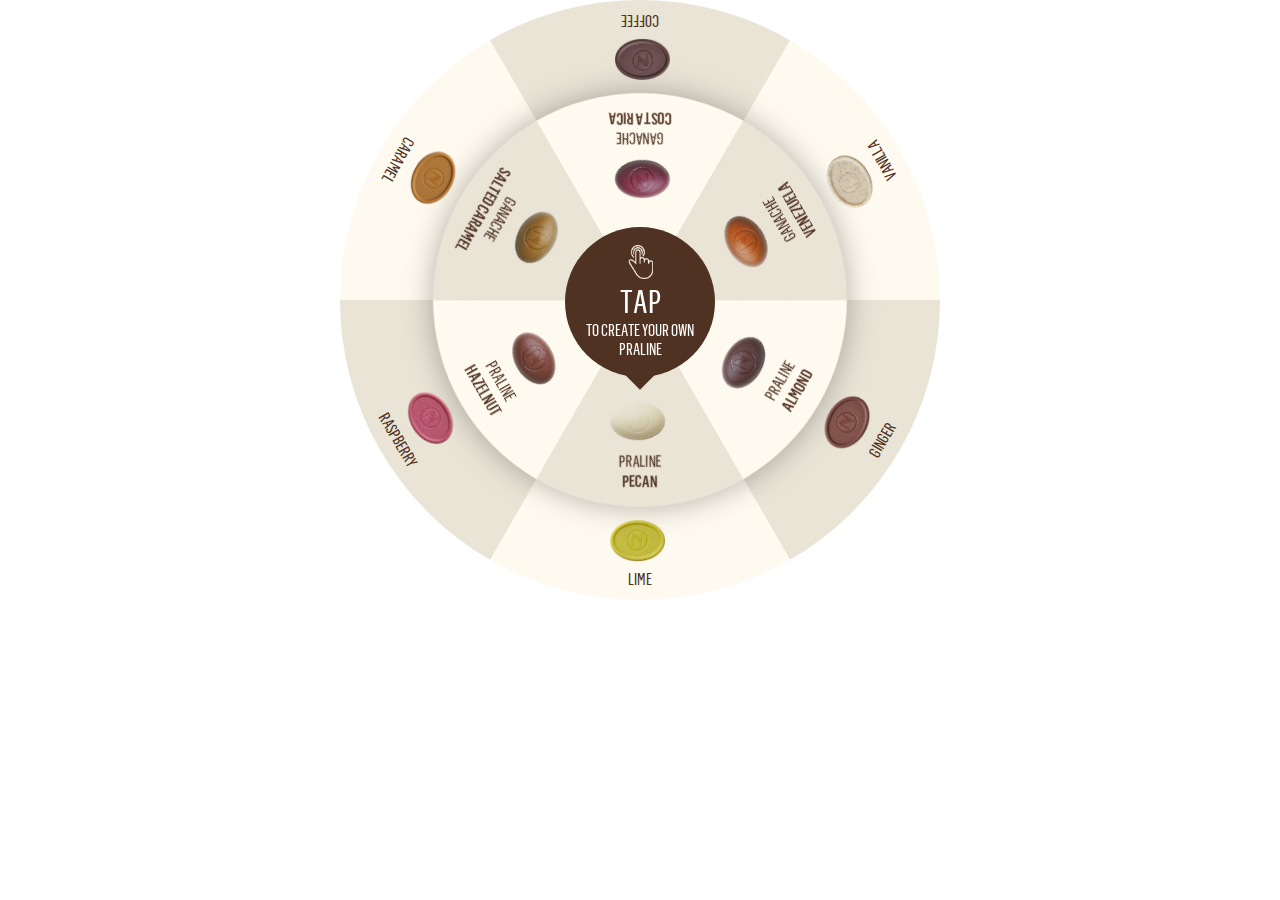
==== commit 5129248d: "updated_animation" ====
--- a/index.html
+++ b/index.html
@@ -332,10 +332,14 @@
             $(".top_image_1").animate({
                opacity: 1
             }, 1000).animate({
-               right: '0px'
+               right: '0px',
             }, 2000).animate({
                top: 0
             }, 1500);
+
+            setTimeout(function(){
+               $(".top_image_1").addClass("boxShadowNone")
+            },3500)
 
             $(".top_image_2").animate({
                opacity: 1
@@ -366,6 +370,7 @@
       // spin again button click
       $(".result_spin").click(function () {
          $("#result").removeClass("show");
+         $(".top_image_1").removeClass("boxShadowNone");
          // setTimeout(function () {
          //    spin();
          // }, 200);
--- a/css/spin_wheel.css
+++ b/css/spin_wheel.css
@@ -227,6 +227,11 @@
  }
 
 
+ .boxShadowNone{
+	 box-shadow: 0 0 0;
+	 transition: box-shadow 1s;
+ }
+
  @media screen and (max-width: 576px) {
 	#result {
 	   width: 100%;
@@ -309,4 +314,5 @@
 		-webkit-transform: translate(-50%, -50%) scale(0.6);
 		transform: translate(-50%, -50%) scale(0.6);
 	}
- }+ }
+
